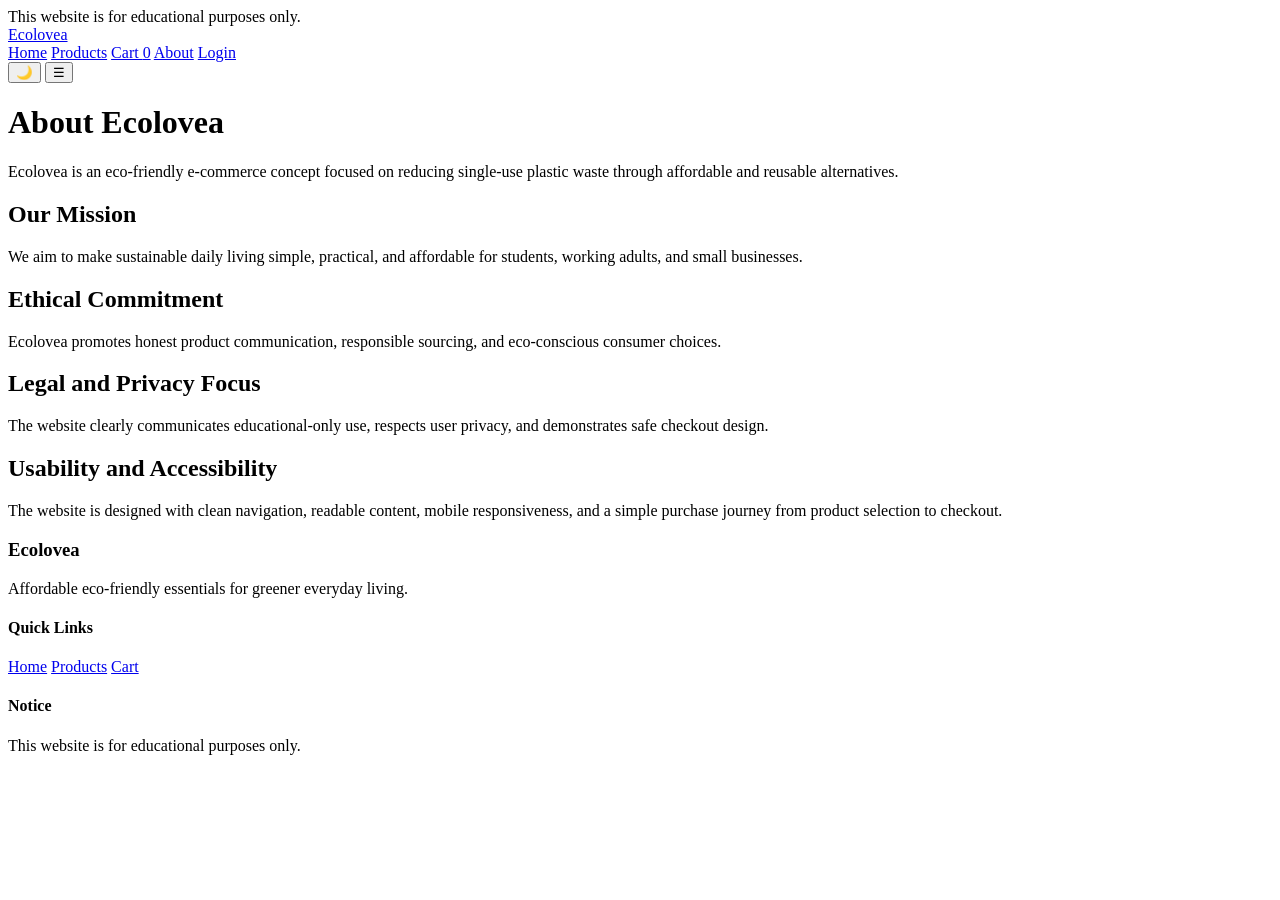
==== about.html @ 7b83f992 "Create about.html" ====
<!DOCTYPE html>
<html lang="en">
<head>
  <meta charset="UTF-8" />
  <meta name="viewport" content="width=device-width, initial-scale=1.0" />
  <title>Ecolovea | About</title>
  <link rel="stylesheet" href="style.css" />
</head>
<body>
  <div class="top-disclaimer">
    This website is for educational purposes only.
  </div>

  <header class="site-header">
    <div class="container nav-wrap">
      <a href="index.html" class="brand">Ecolovea</a>

      <nav class="nav" id="navMenu">
        <a href="index.html">Home</a>
        <a href="products.html">Products</a>
        <a href="cart.html">Cart <span id="cartCount" class="cart-count">0</span></a>
        <a href="about.html" class="active">About</a>
        <a href="login.html">Login</a>
      </nav>

      <div class="nav-actions">
        <button class="theme-btn" id="themeToggle" aria-label="Toggle dark mode">🌙</button>
        <button class="menu-btn" id="menuToggle" aria-label="Open menu">☰</button>
      </div>
    </div>
  </header>

  <main class="section">
    <div class="container">
      <div class="section-title">
        <h1>About Ecolovea</h1>
        <p>
          Ecolovea is an eco-friendly e-commerce concept focused on reducing single-use
          plastic waste through affordable and reusable alternatives.
        </p>
      </div>

      <div class="about-grid">
        <article class="info-box">
          <h2>Our Mission</h2>
          <p>
            We aim to make sustainable daily living simple, practical, and affordable
            for students, working adults, and small businesses.
          </p>
        </article>

        <article class="info-box">
          <h2>Ethical Commitment</h2>
          <p>
            Ecolovea promotes honest product communication, responsible sourcing,
            and eco-conscious consumer choices.
          </p>
        </article>

        <article class="info-box">
          <h2>Legal and Privacy Focus</h2>
          <p>
            The website clearly communicates educational-only use, respects user privacy,
            and demonstrates safe checkout design.
          </p>
        </article>

        <article class="info-box">
          <h2>Usability and Accessibility</h2>
          <p>
            The website is designed with clean navigation, readable content, mobile responsiveness,
            and a simple purchase journey from product selection to checkout.
          </p>
        </article>
      </div>
    </div>
  </main>

  <footer class="site-footer">
    <div class="container footer-grid">
      <div>
        <h3>Ecolovea</h3>
        <p>Affordable eco-friendly essentials for greener everyday living.</p>
      </div>
      <div>
        <h4>Quick Links</h4>
        <a href="index.html">Home</a>
        <a href="products.html">Products</a>
        <a href="cart.html">Cart</a>
      </div>
      <div>
        <h4>Notice</h4>
        <p>This website is for educational purposes only.</p>
      </div>
    </div>
  </footer>

  <script src="script.js"></script>
</body>
</html>
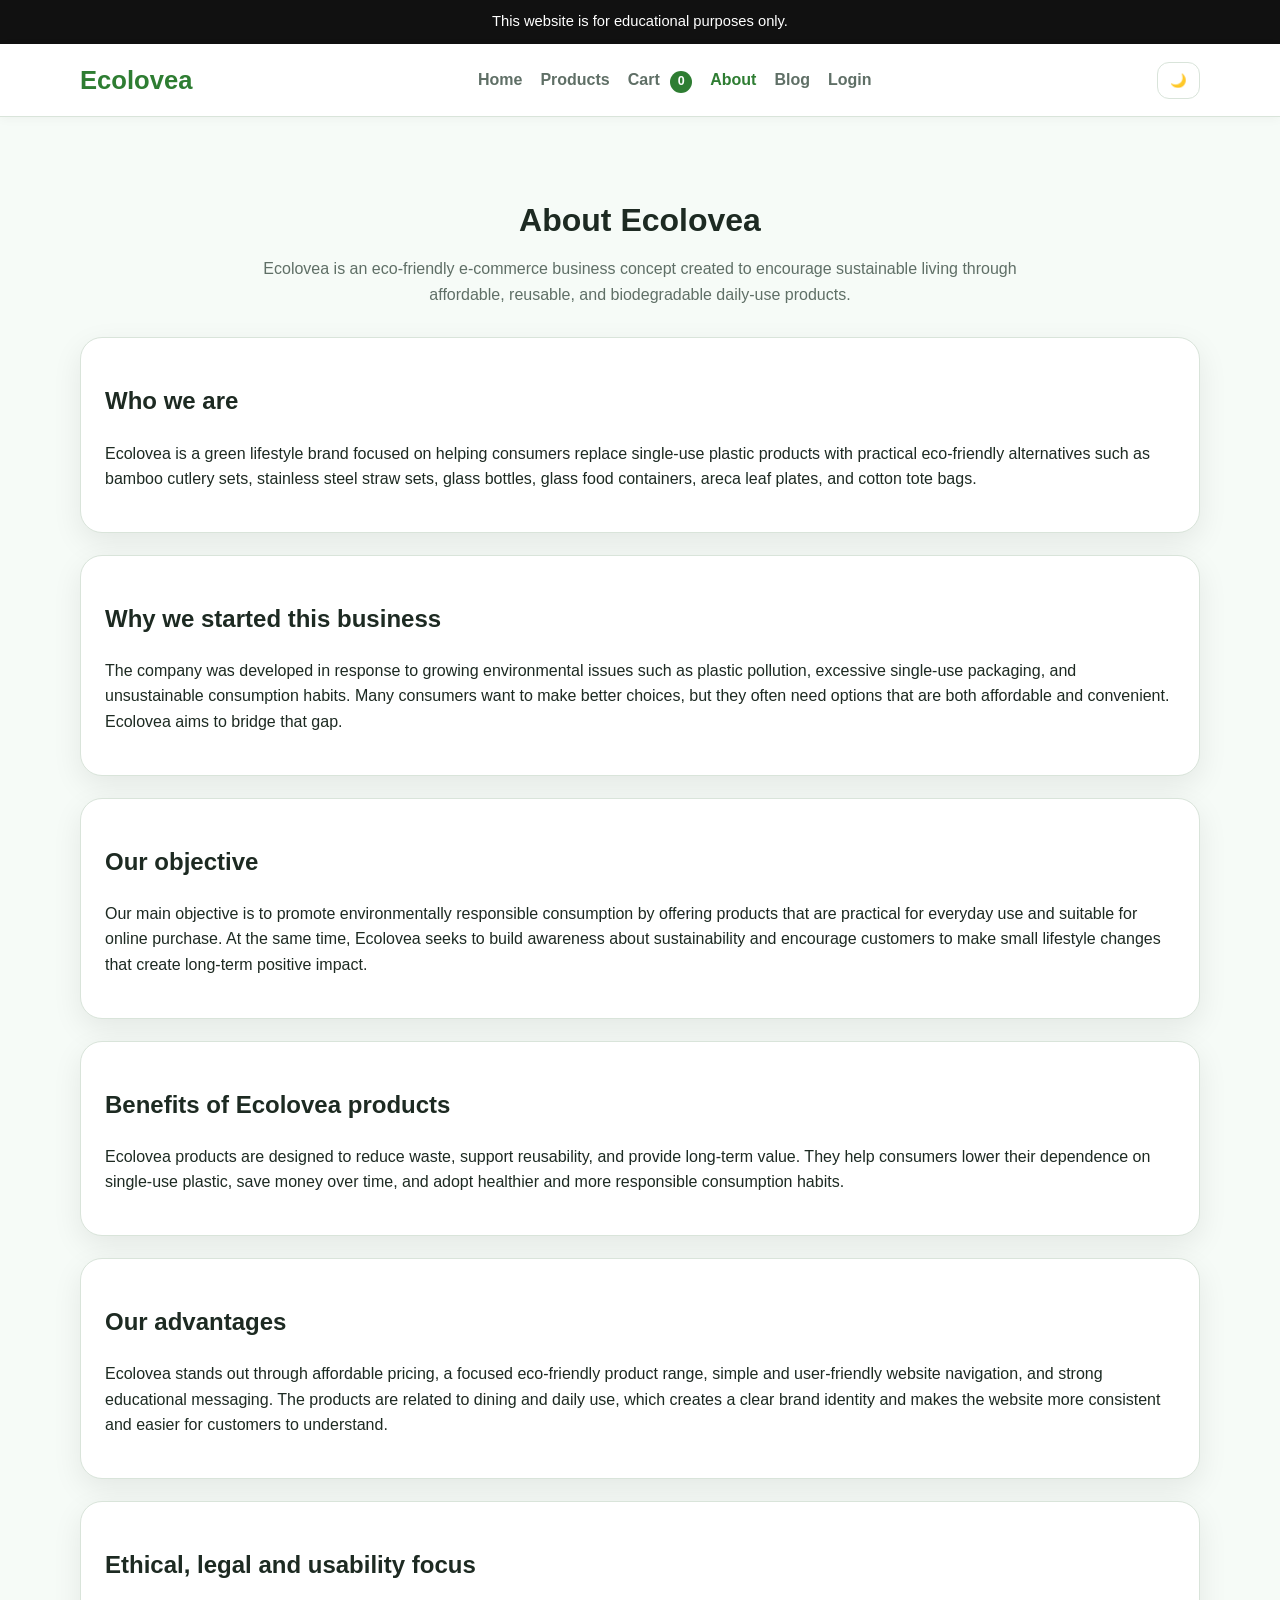
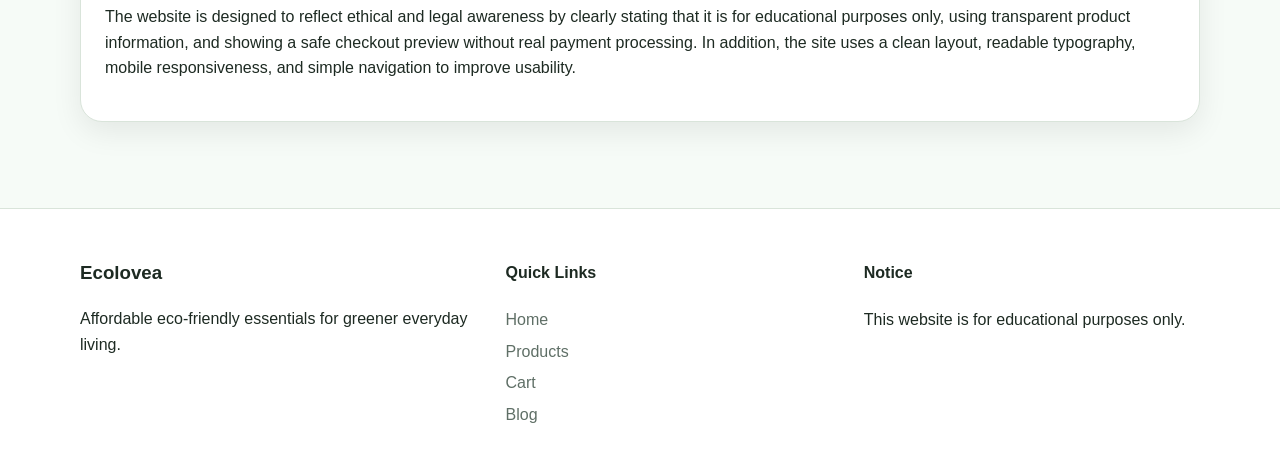
==== commit 167f585a: "Revise about page content and add blog link" ====
--- a/about.html
+++ b/about.html
@@ -20,6 +20,7 @@
         <a href="products.html">Products</a>
         <a href="cart.html">Cart <span id="cartCount" class="cart-count">0</span></a>
         <a href="about.html" class="active">About</a>
+        <a href="blog.html">Blog</a>
         <a href="login.html">Login</a>
       </nav>
 
@@ -35,41 +36,68 @@
       <div class="section-title">
         <h1>About Ecolovea</h1>
         <p>
-          Ecolovea is an eco-friendly e-commerce concept focused on reducing single-use
-          plastic waste through affordable and reusable alternatives.
+          Ecolovea is an eco-friendly e-commerce business concept created to encourage
+          sustainable living through affordable, reusable, and biodegradable daily-use products.
         </p>
       </div>
 
       <div class="about-grid">
         <article class="info-box">
-          <h2>Our Mission</h2>
+          <h2>Who we are</h2>
           <p>
-            We aim to make sustainable daily living simple, practical, and affordable
-            for students, working adults, and small businesses.
+            Ecolovea is a green lifestyle brand focused on helping consumers replace
+            single-use plastic products with practical eco-friendly alternatives such as
+            bamboo cutlery sets, stainless steel straw sets, glass bottles, glass food containers,
+            areca leaf plates, and cotton tote bags.
           </p>
         </article>
 
         <article class="info-box">
-          <h2>Ethical Commitment</h2>
+          <h2>Why we started this business</h2>
           <p>
-            Ecolovea promotes honest product communication, responsible sourcing,
-            and eco-conscious consumer choices.
+            The company was developed in response to growing environmental issues such as
+            plastic pollution, excessive single-use packaging, and unsustainable consumption habits.
+            Many consumers want to make better choices, but they often need options that are both
+            affordable and convenient. Ecolovea aims to bridge that gap.
           </p>
         </article>
 
         <article class="info-box">
-          <h2>Legal and Privacy Focus</h2>
+          <h2>Our objective</h2>
           <p>
-            The website clearly communicates educational-only use, respects user privacy,
-            and demonstrates safe checkout design.
+            Our main objective is to promote environmentally responsible consumption by offering
+            products that are practical for everyday use and suitable for online purchase. At the same
+            time, Ecolovea seeks to build awareness about sustainability and encourage customers to
+            make small lifestyle changes that create long-term positive impact.
           </p>
         </article>
 
         <article class="info-box">
-          <h2>Usability and Accessibility</h2>
+          <h2>Benefits of Ecolovea products</h2>
           <p>
-            The website is designed with clean navigation, readable content, mobile responsiveness,
-            and a simple purchase journey from product selection to checkout.
+            Ecolovea products are designed to reduce waste, support reusability, and provide
+            long-term value. They help consumers lower their dependence on single-use plastic,
+            save money over time, and adopt healthier and more responsible consumption habits.
+          </p>
+        </article>
+
+        <article class="info-box">
+          <h2>Our advantages</h2>
+          <p>
+            Ecolovea stands out through affordable pricing, a focused eco-friendly product range,
+            simple and user-friendly website navigation, and strong educational messaging. The
+            products are related to dining and daily use, which creates a clear brand identity and
+            makes the website more consistent and easier for customers to understand.
+          </p>
+        </article>
+
+        <article class="info-box">
+          <h2>Ethical, legal and usability focus</h2>
+          <p>
+            The website is designed to reflect ethical and legal awareness by clearly stating that it is
+            for educational purposes only, using transparent product information, and showing a safe
+            checkout preview without real payment processing. In addition, the site uses a clean layout,
+            readable typography, mobile responsiveness, and simple navigation to improve usability.
           </p>
         </article>
       </div>
@@ -87,6 +115,7 @@
         <a href="index.html">Home</a>
         <a href="products.html">Products</a>
         <a href="cart.html">Cart</a>
+        <a href="blog.html">Blog</a>
       </div>
       <div>
         <h4>Notice</h4>
--- a/style.css
+++ b/style.css
@@ -0,0 +1,626 @@
+:root {
+  --bg: #f6fbf7;
+  --card: #ffffff;
+  --text: #1d2a22;
+  --muted: #5f6f66;
+  --primary: #2e7d32;
+  --primary-dark: #1f5f24;
+  --accent: #dcefdc;
+  --border: #d9e4da;
+  --shadow: 0 10px 30px rgba(0, 0, 0, 0.08);
+}
+
+body.dark {
+  --bg: #111714;
+  --card: #1a221d;
+  --text: #eef6f0;
+  --muted: #b7c7bc;
+  --primary: #66bb6a;
+  --primary-dark: #4a9d4f;
+  --accent: #203127;
+  --border: #2b3a31;
+  --shadow: 0 10px 30px rgba(0, 0, 0, 0.35);
+}
+
+* {
+  box-sizing: border-box;
+}
+
+html {
+  scroll-behavior: smooth;
+}
+
+body {
+  margin: 0;
+  font-family: Arial, Helvetica, sans-serif;
+  background: var(--bg);
+  color: var(--text);
+  line-height: 1.6;
+}
+
+img {
+  width: 100%;
+  display: block;
+  border-radius: 16px;
+}
+
+a {
+  color: inherit;
+  text-decoration: none;
+}
+
+.container {
+  width: min(1120px, 92%);
+  margin: 0 auto;
+}
+
+.top-disclaimer {
+  background: #111;
+  color: #fff;
+  text-align: center;
+  padding: 10px 16px;
+  font-size: 0.92rem;
+}
+
+.site-header {
+  position: sticky;
+  top: 0;
+  z-index: 1000;
+  background: var(--card);
+  border-bottom: 1px solid var(--border);
+  box-shadow: 0 2px 10px rgba(0, 0, 0, 0.04);
+}
+
+.nav-wrap {
+  display: flex;
+  align-items: center;
+  justify-content: space-between;
+  gap: 20px;
+  padding: 16px 0;
+}
+
+.brand {
+  font-size: 1.6rem;
+  font-weight: 700;
+  color: var(--primary);
+}
+
+.nav {
+  display: flex;
+  gap: 18px;
+  align-items: center;
+}
+
+.nav a {
+  color: var(--muted);
+  font-weight: 600;
+  transition: 0.25s ease;
+}
+
+.nav a:hover,
+.nav a.active {
+  color: var(--primary);
+}
+
+.nav-actions {
+  display: flex;
+  align-items: center;
+  gap: 10px;
+}
+
+.theme-btn,
+.menu-btn {
+  border: 1px solid var(--border);
+  background: var(--card);
+  color: var(--text);
+  border-radius: 12px;
+  padding: 10px 12px;
+  cursor: pointer;
+}
+
+.menu-btn {
+  display: none;
+}
+
+.cart-count {
+  display: inline-flex;
+  min-width: 22px;
+  height: 22px;
+  align-items: center;
+  justify-content: center;
+  background: var(--primary);
+  color: #fff;
+  border-radius: 999px;
+  font-size: 0.78rem;
+  margin-left: 6px;
+  padding: 0 6px;
+}
+
+.hero {
+  padding: 64px 0;
+}
+
+.hero-grid {
+  display: grid;
+  grid-template-columns: 1.1fr 1fr;
+  gap: 34px;
+  align-items: center;
+}
+
+.hero-text h1 {
+  font-size: clamp(2rem, 4vw, 3.4rem);
+  line-height: 1.15;
+  margin: 10px 0 16px;
+}
+
+.hero-text p {
+  color: var(--muted);
+  max-width: 620px;
+}
+
+.eyebrow {
+  display: inline-block;
+  background: var(--accent);
+  color: var(--primary);
+  padding: 8px 14px;
+  border-radius: 999px;
+  font-weight: 700;
+  font-size: 0.9rem;
+}
+
+.hero-buttons {
+  display: flex;
+  gap: 12px;
+  margin-top: 22px;
+  flex-wrap: wrap;
+}
+
+.hero-card {
+  background: var(--card);
+  border: 1px solid var(--border);
+  border-radius: 24px;
+  padding: 14px;
+  box-shadow: var(--shadow);
+  animation: floatIn 0.8s ease;
+}
+
+.section {
+  padding: 56px 0;
+}
+
+.alt-bg {
+  background: linear-gradient(to bottom, transparent, rgba(46, 125, 50, 0.04));
+}
+
+.section-title {
+  text-align: center;
+  margin-bottom: 30px;
+}
+
+.section-title.left-align {
+  text-align: left;
+}
+
+.section-title h1,
+.section-title h2 {
+  margin-bottom: 10px;
+}
+
+.section-title p {
+  color: var(--muted);
+  max-width: 760px;
+  margin: 0 auto;
+}
+
+.left-align p {
+  margin: 0;
+  max-width: 700px;
+}
+
+.feature-grid,
+.about-grid,
+.product-grid,
+.footer-grid,
+.two-col {
+  display: grid;
+  gap: 22px;
+}
+
+.feature-grid {
+  grid-template-columns: repeat(3, 1fr);
+}
+
+.feature-card,
+.info-box,
+.product-card,
+.auth-card,
+.summary-panel,
+.cart-panel,
+.checkout-form-panel {
+  background: var(--card);
+  border: 1px solid var(--border);
+  border-radius: 22px;
+  box-shadow: var(--shadow);
+}
+
+.feature-card,
+.info-box {
+  padding: 24px;
+}
+
+.feature-icon {
+  width: 58px;
+  height: 58px;
+  display: grid;
+  place-items: center;
+  border-radius: 16px;
+  background: var(--accent);
+  font-size: 1.5rem;
+  margin-bottom: 14px;
+}
+
+.product-grid {
+  grid-template-columns: repeat(3, 1fr);
+}
+
+.product-card {
+  overflow: hidden;
+  transition: transform 0.25s ease, box-shadow 0.25s ease;
+}
+
+.product-card:hover {
+  transform: translateY(-5px);
+}
+
+.product-info {
+  padding: 18px;
+}
+
+.product-info h3 {
+  margin: 0 0 8px;
+}
+
+.price {
+  color: var(--primary);
+  font-size: 1.2rem;
+  font-weight: 700;
+  margin: 0 0 6px;
+}
+
+.small-text,
+.small-note {
+  color: var(--muted);
+  font-size: 0.92rem;
+}
+
+.quantity-wrap {
+  display: inline-flex;
+  align-items: center;
+  gap: 14px;
+  background: var(--accent);
+  border-radius: 999px;
+  padding: 8px 14px;
+  margin: 14px 0;
+}
+
+.quantity-wrap button {
+  border: none;
+  background: var(--card);
+  width: 30px;
+  height: 30px;
+  border-radius: 50%;
+  cursor: pointer;
+  font-size: 1rem;
+}
+
+.btn {
+  display: inline-block;
+  border: none;
+  border-radius: 14px;
+  padding: 12px 18px;
+  font-weight: 700;
+  cursor: pointer;
+  transition: 0.25s ease;
+}
+
+.btn-primary {
+  background: var(--primary);
+  color: #fff;
+}
+
+.btn-primary:hover {
+  background: var(--primary-dark);
+}
+
+.btn-secondary {
+  background: var(--accent);
+  color: var(--primary);
+}
+
+.btn-secondary:hover {
+  opacity: 0.9;
+}
+
+.full-width {
+  width: 100%;
+  text-align: center;
+}
+
+.center-spaced {
+  text-align: center;
+  margin-top: 24px;
+}
+
+.clean-list {
+  padding-left: 20px;
+  margin: 0;
+}
+
+.clean-list li {
+  margin-bottom: 8px;
+}
+
+.cart-layout,
+.checkout-layout {
+  display: grid;
+  grid-template-columns: 1.4fr 0.9fr;
+  gap: 24px;
+}
+
+.cart-panel,
+.summary-panel,
+.checkout-form-panel {
+  padding: 24px;
+}
+
+.cart-item {
+  display: grid;
+  grid-template-columns: 84px 1fr auto;
+  gap: 14px;
+  align-items: center;
+  padding: 14px 0;
+  border-bottom: 1px solid var(--border);
+}
+
+.cart-item img {
+  width: 84px;
+  height: 84px;
+  object-fit: cover;
+  border-radius: 14px;
+}
+
+.cart-item h4 {
+  margin: 0 0 4px;
+}
+
+.cart-controls {
+  display: flex;
+  align-items: center;
+  gap: 8px;
+  margin-top: 10px;
+  flex-wrap: wrap;
+}
+
+.cart-controls button {
+  border: 1px solid var(--border);
+  background: var(--card);
+  color: var(--text);
+  border-radius: 10px;
+  padding: 6px 10px;
+  cursor: pointer;
+}
+
+.remove-btn {
+  color: #c62828;
+}
+
+.summary-row {
+  display: flex;
+  justify-content: space-between;
+  margin: 14px 0;
+}
+
+.total-row {
+  font-size: 1.15rem;
+  font-weight: 700;
+  border-top: 1px solid var(--border);
+  padding-top: 14px;
+}
+
+.empty-state {
+  text-align: center;
+  padding: 30px 0;
+}
+
+.hidden {
+  display: none;
+}
+
+.checkout-form label,
+.auth-card label {
+  display: block;
+  font-weight: 700;
+  margin: 14px 0 8px;
+}
+
+.checkout-form input,
+.checkout-form textarea,
+.checkout-form select,
+.auth-card input {
+  width: 100%;
+  padding: 12px 14px;
+  border: 1px solid var(--border);
+  border-radius: 14px;
+  background: var(--bg);
+  color: var(--text);
+}
+
+.form-grid {
+  display: grid;
+  grid-template-columns: repeat(2, 1fr);
+  gap: 16px;
+}
+
+.payment-title {
+  margin-top: 26px;
+}
+
+.fake-payment-box {
+  background: var(--accent);
+  border-radius: 18px;
+  padding: 18px;
+  margin: 14px 0 22px;
+}
+
+.payment-methods {
+  display: flex;
+  gap: 20px;
+  flex-wrap: wrap;
+  margin-bottom: 16px;
+}
+
+.auth-wrap {
+  display: flex;
+  justify-content: center;
+}
+
+.auth-card {
+  width: min(480px, 100%);
+  padding: 28px;
+}
+
+.site-footer {
+  margin-top: 30px;
+  background: var(--card);
+  border-top: 1px solid var(--border);
+}
+
+.footer-grid {
+  grid-template-columns: 1.2fr 1fr 1fr;
+  padding: 30px 0;
+}
+
+.footer-grid a {
+  display: block;
+  color: var(--muted);
+  margin: 6px 0;
+}
+
+.toast {
+  position: fixed;
+  bottom: 22px;
+  right: 22px;
+  background: #111;
+  color: #fff;
+  padding: 12px 16px;
+  border-radius: 12px;
+  opacity: 0;
+  transform: translateY(20px);
+  pointer-events: none;
+  transition: 0.3s ease;
+  z-index: 9999;
+}
+
+.toast.show {
+  opacity: 1;
+  transform: translateY(0);
+}
+
+.modal {
+  position: fixed;
+  inset: 0;
+  background: rgba(0, 0, 0, 0.55);
+  display: grid;
+  place-items: center;
+  padding: 20px;
+  z-index: 9999;
+}
+
+.modal-content {
+  background: var(--card);
+  color: var(--text);
+  border-radius: 22px;
+  padding: 28px;
+  width: min(460px, 100%);
+  text-align: center;
+  box-shadow: var(--shadow);
+}
+
+@keyframes floatIn {
+  from {
+    opacity: 0;
+    transform: translateY(18px);
+  }
+  to {
+    opacity: 1;
+    transform: translateY(0);
+  }
+}
+
+@media (max-width: 900px) {
+  .hero-grid,
+  .cart-layout,
+  .checkout-layout,
+  .feature-grid,
+  .product-grid,
+  .footer-grid,
+  .two-col,
+  .about-grid {
+    grid-template-columns: 1fr;
+  }
+
+  .form-grid {
+    grid-template-columns: 1fr;
+  }
+
+  .nav {
+    position: absolute;
+    top: 74px;
+    right: 4%;
+    background: var(--card);
+    border: 1px solid var(--border);
+    box-shadow: var(--shadow);
+    border-radius: 18px;
+    padding: 14px;
+    display: none;
+    flex-direction: column;
+    min-width: 220px;
+  }
+
+  .nav.show {
+    display: flex;
+  }
+
+  .menu-btn {
+    display: inline-block;
+  }
+}
+
+@media (max-width: 600px) {
+  .hero {
+    padding: 42px 0;
+  }
+
+  .hero-text h1 {
+    font-size: 2rem;
+  }
+
+  .product-info,
+  .cart-panel,
+  .summary-panel,
+  .checkout-form-panel,
+  .auth-card,
+  .feature-card,
+  .info-box {
+    padding: 18px;
+  }
+
+  .cart-item {
+    grid-template-columns: 1fr;
+  }
+
+  .cart-item img {
+    width: 100%;
+    height: 180px;
+  }
+}
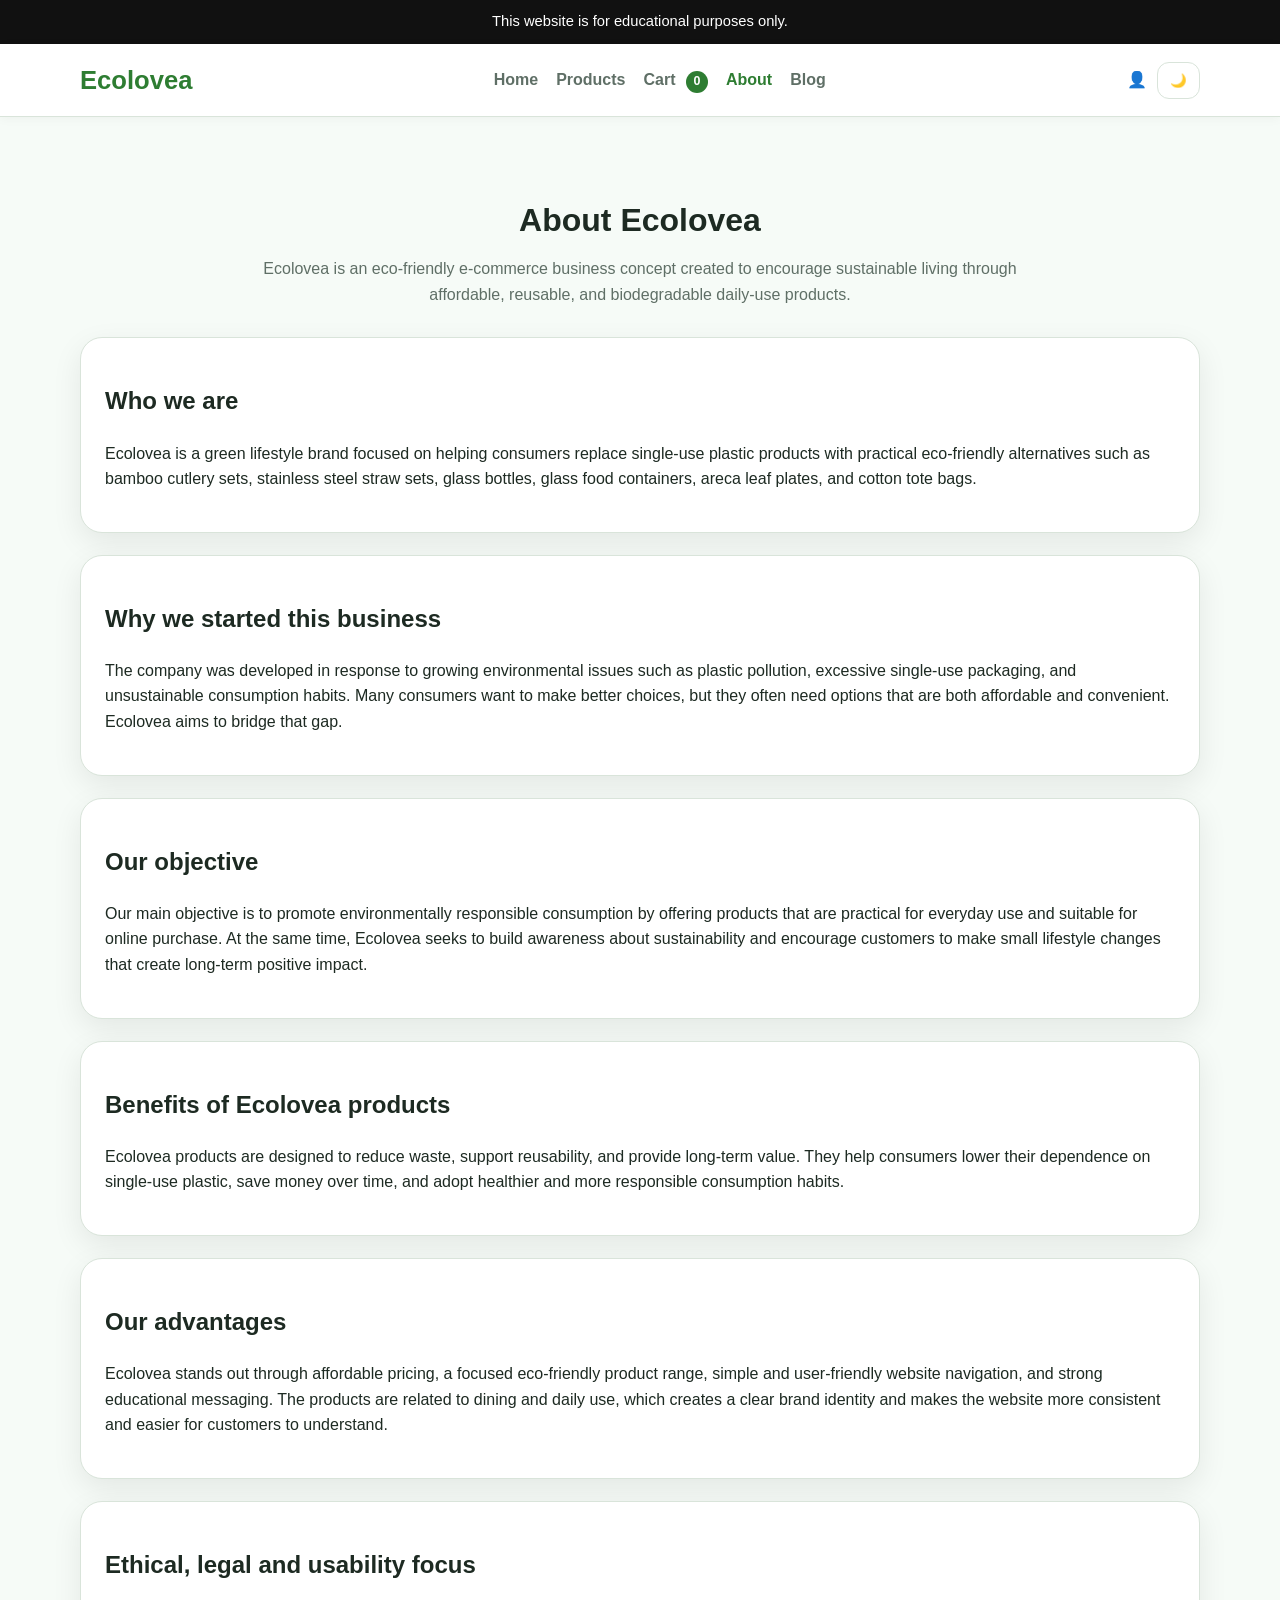
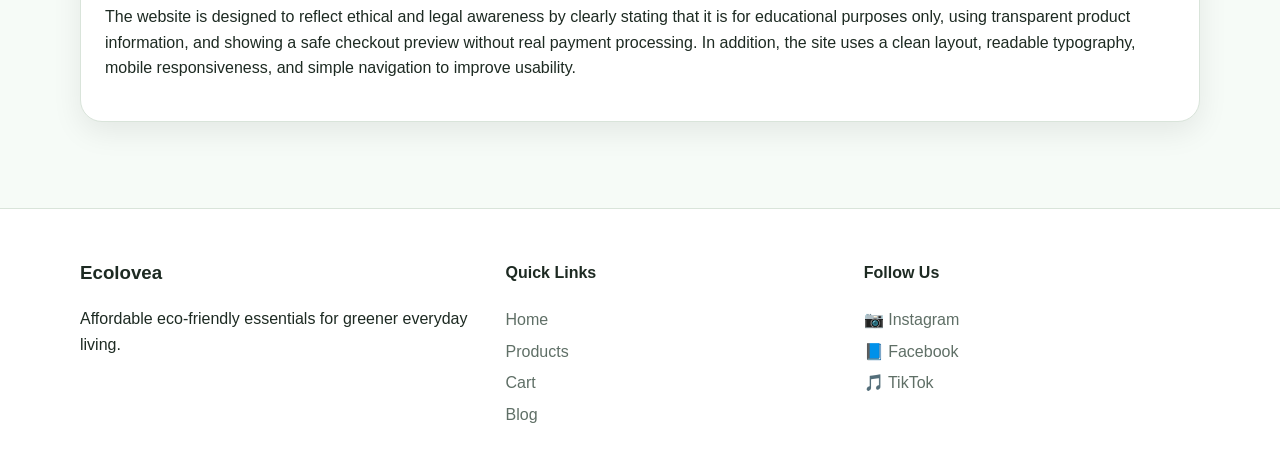
==== commit a8b19274: "Update footer with social media links Added social media links to the footer section." ====
--- a/about.html
+++ b/about.html
@@ -21,10 +21,10 @@
         <a href="cart.html">Cart <span id="cartCount" class="cart-count">0</span></a>
         <a href="about.html" class="active">About</a>
         <a href="blog.html">Blog</a>
-        <a href="login.html">Login</a>
       </nav>
 
       <div class="nav-actions">
+        <a href="login.html" class="account-link" aria-label="User account">👤</a>
         <button class="theme-btn" id="themeToggle" aria-label="Toggle dark mode">🌙</button>
         <button class="menu-btn" id="menuToggle" aria-label="Open menu">☰</button>
       </div>
@@ -118,8 +118,12 @@
         <a href="blog.html">Blog</a>
       </div>
       <div>
-        <h4>Notice</h4>
-        <p>This website is for educational purposes only.</p>
+        <h4>Follow Us</h4>
+        <div class="social-icons">
+          <a href="#" aria-label="Instagram">📷 Instagram</a>
+          <a href="#" aria-label="Facebook">📘 Facebook</a>
+          <a href="#" aria-label="TikTok">🎵 TikTok</a>
+        </div>
       </div>
     </div>
   </footer>
--- a/style.css
+++ b/style.css
@@ -77,6 +77,7 @@
   justify-content: space-between;
   gap: 20px;
   padding: 16px 0;
+  position: relative;
 }
 
 .brand {
@@ -433,7 +434,7 @@
 }
 
 .hidden {
-  display: none;
+  display: none !important;
 }
 
 .checkout-form label,
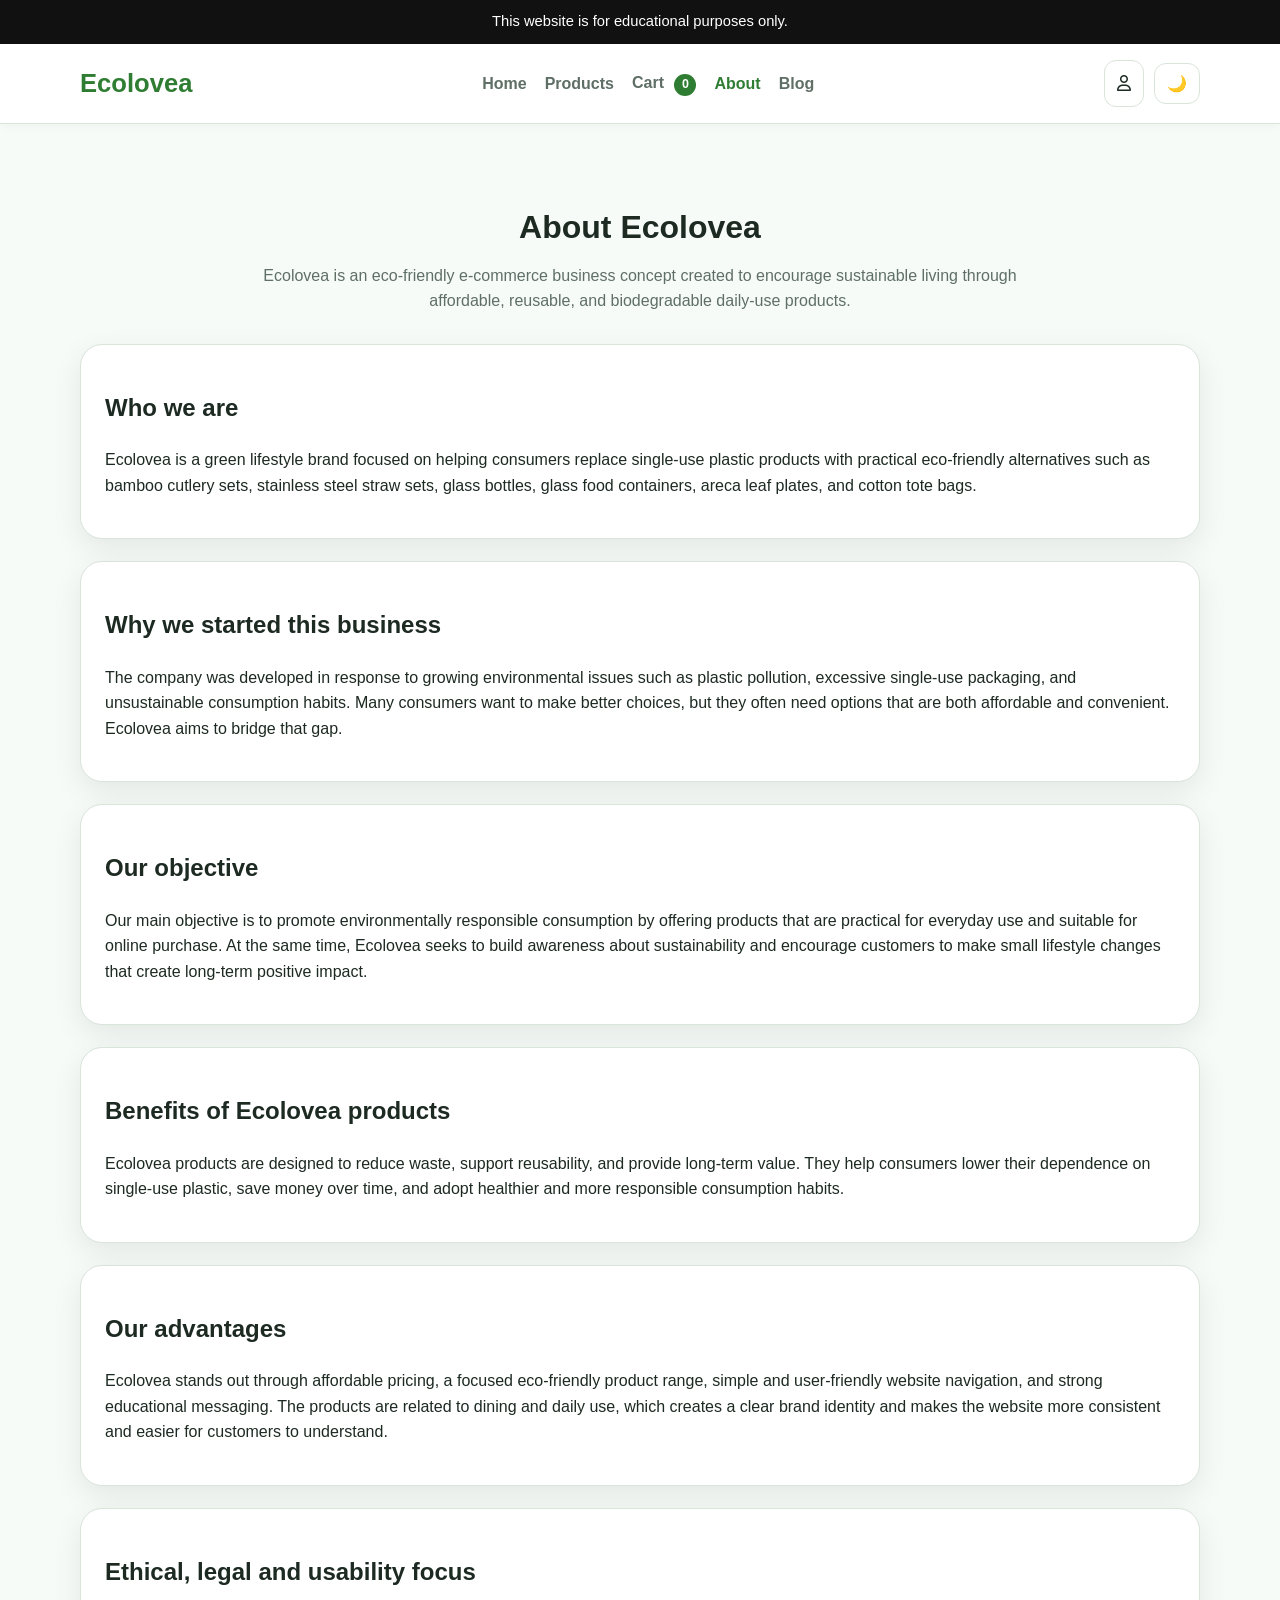
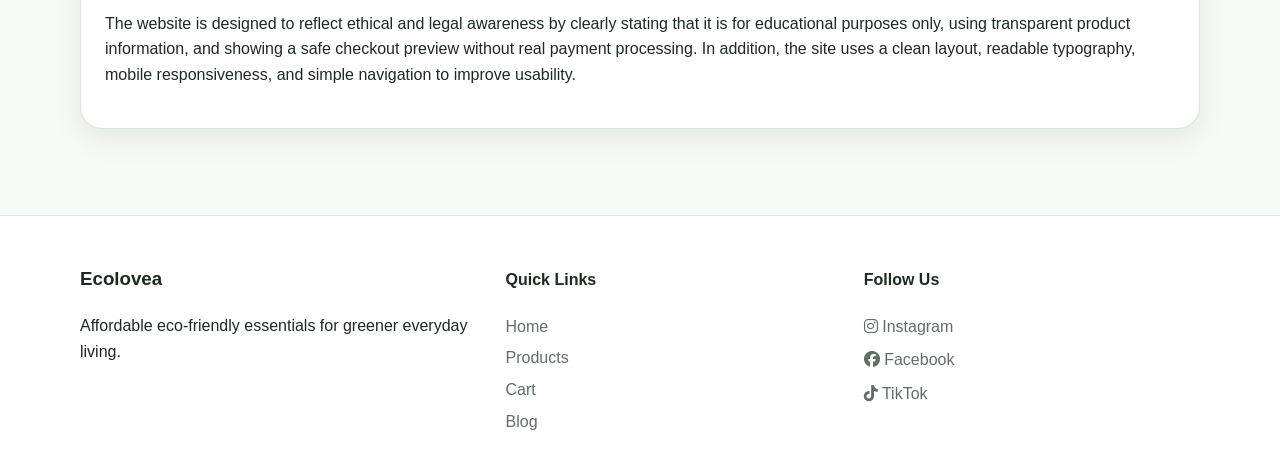
==== commit 4472f8e3: "Integrate Font Awesome and enhance social links Added Font Awesome stylesheet and updated social med" ====
--- a/about.html
+++ b/about.html
@@ -5,6 +5,10 @@
   <meta name="viewport" content="width=device-width, initial-scale=1.0" />
   <title>Ecolovea | About</title>
   <link rel="stylesheet" href="style.css" />
+  <link
+    rel="stylesheet"
+    href="https://cdnjs.cloudflare.com/ajax/libs/font-awesome/6.5.2/css/all.min.css"
+  />
 </head>
 <body>
   <div class="top-disclaimer">
@@ -24,7 +28,9 @@
       </nav>
 
       <div class="nav-actions">
-        <a href="login.html" class="account-link" aria-label="User account">👤</a>
+        <a href="login.html" class="account-link" aria-label="User account">
+          <i class="fa-regular fa-user"></i>
+        </a>
         <button class="theme-btn" id="themeToggle" aria-label="Toggle dark mode">🌙</button>
         <button class="menu-btn" id="menuToggle" aria-label="Open menu">☰</button>
       </div>
@@ -120,9 +126,15 @@
       <div>
         <h4>Follow Us</h4>
         <div class="social-icons">
-          <a href="#" aria-label="Instagram">📷 Instagram</a>
-          <a href="#" aria-label="Facebook">📘 Facebook</a>
-          <a href="#" aria-label="TikTok">🎵 TikTok</a>
+          <a href="https://www.instagram.com/" target="_blank" rel="noopener" aria-label="Instagram">
+            <i class="fa-brands fa-instagram"></i> Instagram
+          </a>
+          <a href="https://www.facebook.com/" target="_blank" rel="noopener" aria-label="Facebook">
+            <i class="fa-brands fa-facebook"></i> Facebook
+          </a>
+          <a href="https://www.tiktok.com/" target="_blank" rel="noopener" aria-label="TikTok">
+            <i class="fa-brands fa-tiktok"></i> TikTok
+          </a>
         </div>
       </div>
     </div>
--- a/style.css
+++ b/style.css
@@ -22,13 +22,8 @@
   --shadow: 0 10px 30px rgba(0, 0, 0, 0.35);
 }
 
-* {
-  box-sizing: border-box;
-}
-
-html {
-  scroll-behavior: smooth;
-}
+* { box-sizing: border-box; }
+html { scroll-behavior: smooth; }
 
 body {
   margin: 0;
@@ -109,6 +104,7 @@
   gap: 10px;
 }
 
+.account-link,
 .theme-btn,
 .menu-btn {
   border: 1px solid var(--border);
@@ -117,6 +113,7 @@
   border-radius: 12px;
   padding: 10px 12px;
   cursor: pointer;
+  font-size: 1rem;
 }
 
 .menu-btn {
@@ -237,7 +234,8 @@
 .auth-card,
 .summary-panel,
 .cart-panel,
-.checkout-form-panel {
+.checkout-form-panel,
+.voucher-banner {
   background: var(--card);
   border: 1px solid var(--border);
   border-radius: 22px;
@@ -245,8 +243,15 @@
 }
 
 .feature-card,
-.info-box {
+.info-box,
+.voucher-banner {
   padding: 24px;
+}
+
+.voucher-banner {
+  text-align: center;
+  margin-bottom: 24px;
+  background: var(--accent);
 }
 
 .feature-icon {
@@ -289,7 +294,8 @@
 }
 
 .small-text,
-.small-note {
+.small-note,
+.voucher-status {
   color: var(--muted);
   font-size: 0.92rem;
 }
@@ -485,8 +491,14 @@
   justify-content: center;
 }
 
+.auth-split {
+  display: grid;
+  grid-template-columns: 1fr 1fr;
+  gap: 24px;
+}
+
 .auth-card {
-  width: min(480px, 100%);
+  width: 100%;
   padding: 28px;
 }
 
@@ -505,6 +517,10 @@
   display: block;
   color: var(--muted);
   margin: 6px 0;
+}
+
+.social-icons a {
+  margin-bottom: 8px;
 }
 
 .toast {
@@ -566,7 +582,8 @@
   .product-grid,
   .footer-grid,
   .two-col,
-  .about-grid {
+  .about-grid,
+  .auth-split {
     grid-template-columns: 1fr;
   }
 
@@ -612,7 +629,8 @@
   .checkout-form-panel,
   .auth-card,
   .feature-card,
-  .info-box {
+  .info-box,
+  .voucher-banner {
     padding: 18px;
   }
 
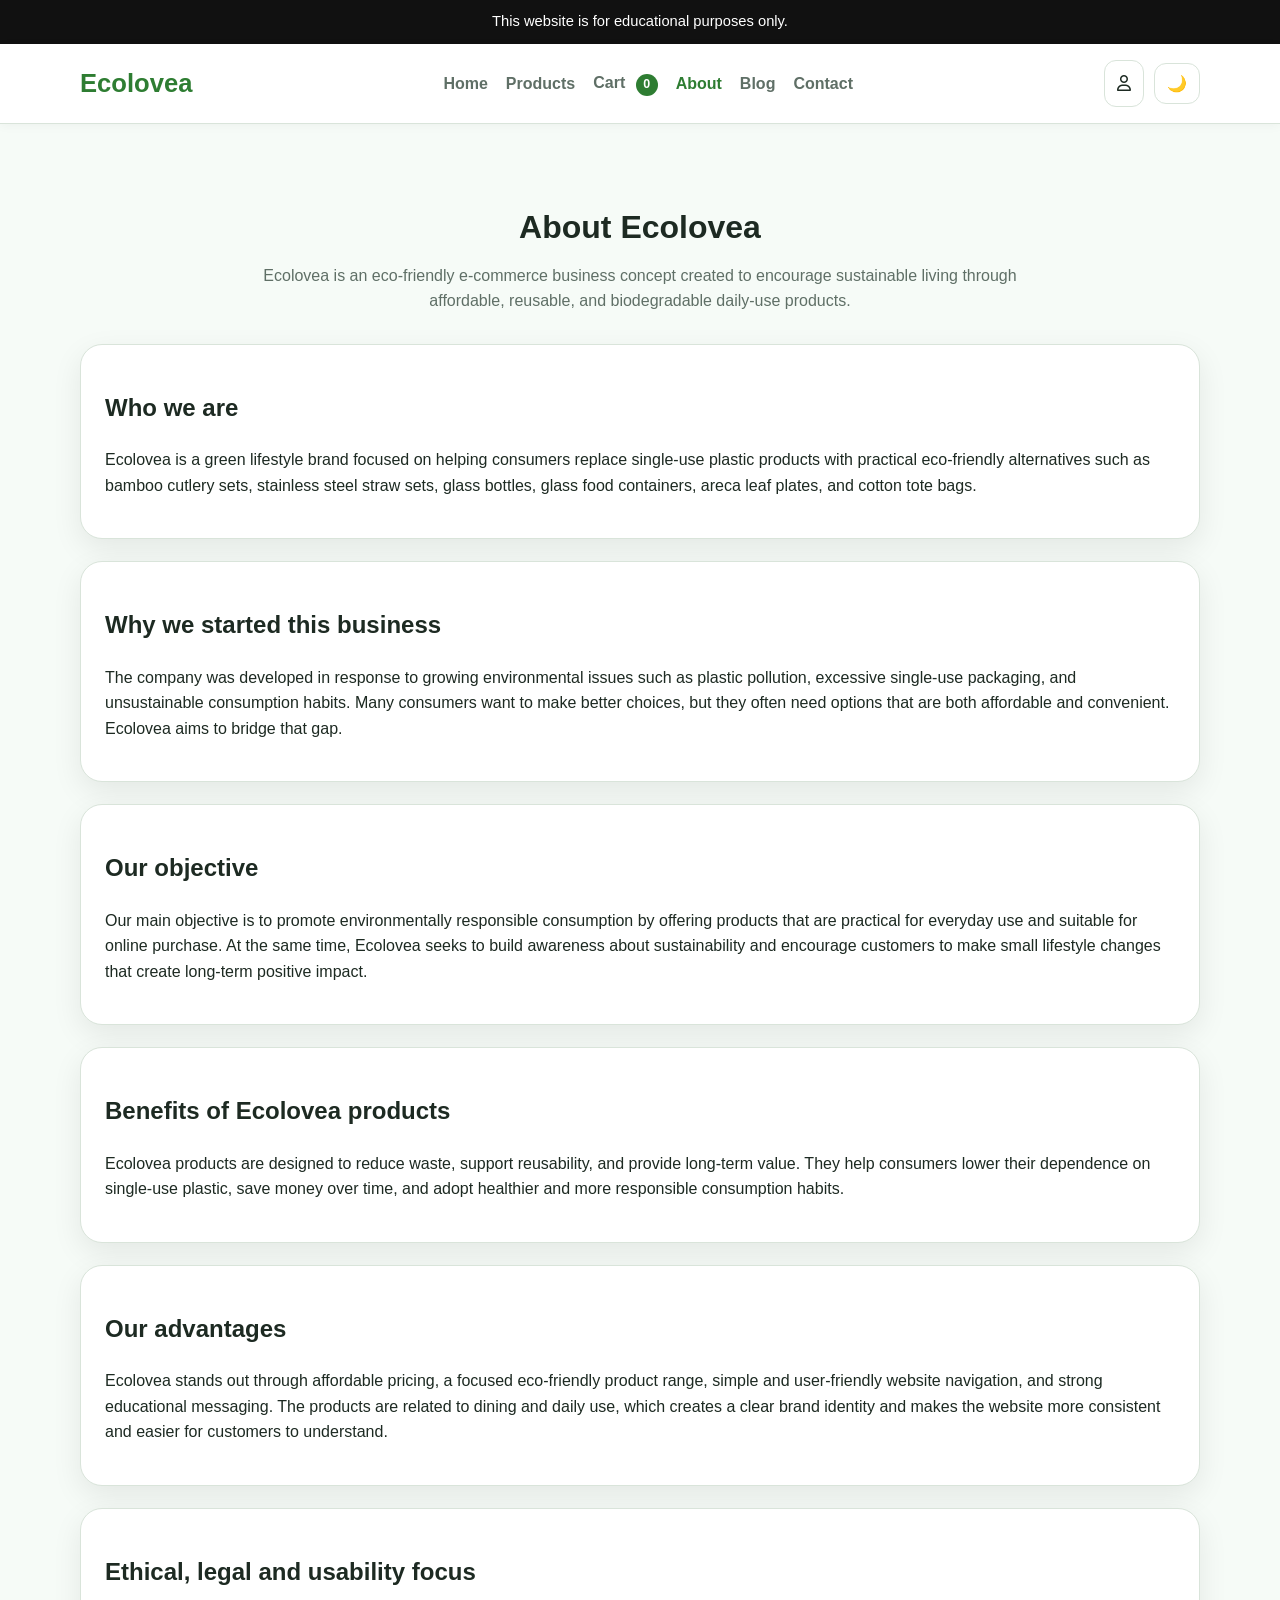
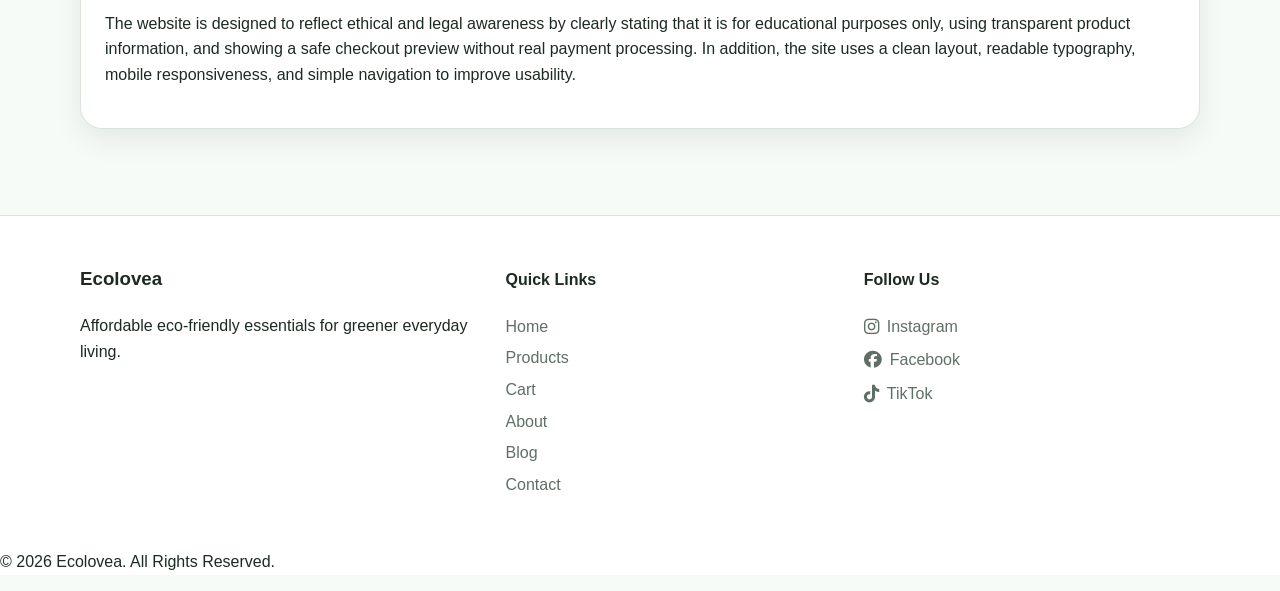
==== commit bb62ba89: "Add contact link and footer to about.html" ====
--- a/about.html
+++ b/about.html
@@ -25,6 +25,7 @@
         <a href="cart.html">Cart <span id="cartCount" class="cart-count">0</span></a>
         <a href="about.html" class="active">About</a>
         <a href="blog.html">Blog</a>
+        <a href="contact.html">Contact</a>
       </nav>
 
       <div class="nav-actions">
@@ -116,13 +117,17 @@
         <h3>Ecolovea</h3>
         <p>Affordable eco-friendly essentials for greener everyday living.</p>
       </div>
+
       <div>
         <h4>Quick Links</h4>
         <a href="index.html">Home</a>
         <a href="products.html">Products</a>
         <a href="cart.html">Cart</a>
+        <a href="about.html">About</a>
         <a href="blog.html">Blog</a>
+        <a href="contact.html">Contact</a>
       </div>
+
       <div>
         <h4>Follow Us</h4>
         <div class="social-icons">
@@ -138,6 +143,10 @@
         </div>
       </div>
     </div>
+
+    <div class="footer-bottom">
+      <p>© 2026 Ecolovea. All Rights Reserved.</p>
+    </div>
   </footer>
 
   <script src="script.js"></script>
--- a/style.css
+++ b/style.css
@@ -254,6 +254,33 @@
   background: var(--accent);
 }
 
+.voucher-box {
+  margin-top: 12px;
+  padding: 12px;
+  border-radius: 12px;
+  background: var(--accent);
+  color: var(--primary-dark);
+  font-weight: 700;
+}
+
+.voucher-apply-box {
+  margin-bottom: 18px;
+  padding: 14px;
+  border: 1px solid var(--border);
+  border-radius: 16px;
+  background: var(--accent);
+}
+
+.voucher-apply-box input {
+  width: 100%;
+  padding: 12px;
+  border: 1px solid var(--border);
+  border-radius: 12px;
+  margin: 10px 0 12px;
+  background: var(--bg);
+  color: var(--text);
+}
+
 .feature-icon {
   width: 58px;
   height: 58px;
@@ -486,11 +513,6 @@
   margin-bottom: 16px;
 }
 
-.auth-wrap {
-  display: flex;
-  justify-content: center;
-}
-
 .auth-split {
   display: grid;
   grid-template-columns: 1fr 1fr;
@@ -520,7 +542,20 @@
 }
 
 .social-icons a {
-  margin-bottom: 8px;
+  display: flex;
+  align-items: center;
+  gap: 8px;
+  color: var(--muted);
+  margin: 8px 0;
+  transition: 0.25s ease;
+}
+
+.social-icons a:hover {
+  color: var(--primary);
+}
+
+.social-icons i {
+  font-size: 1.1rem;
 }
 
 .toast {
